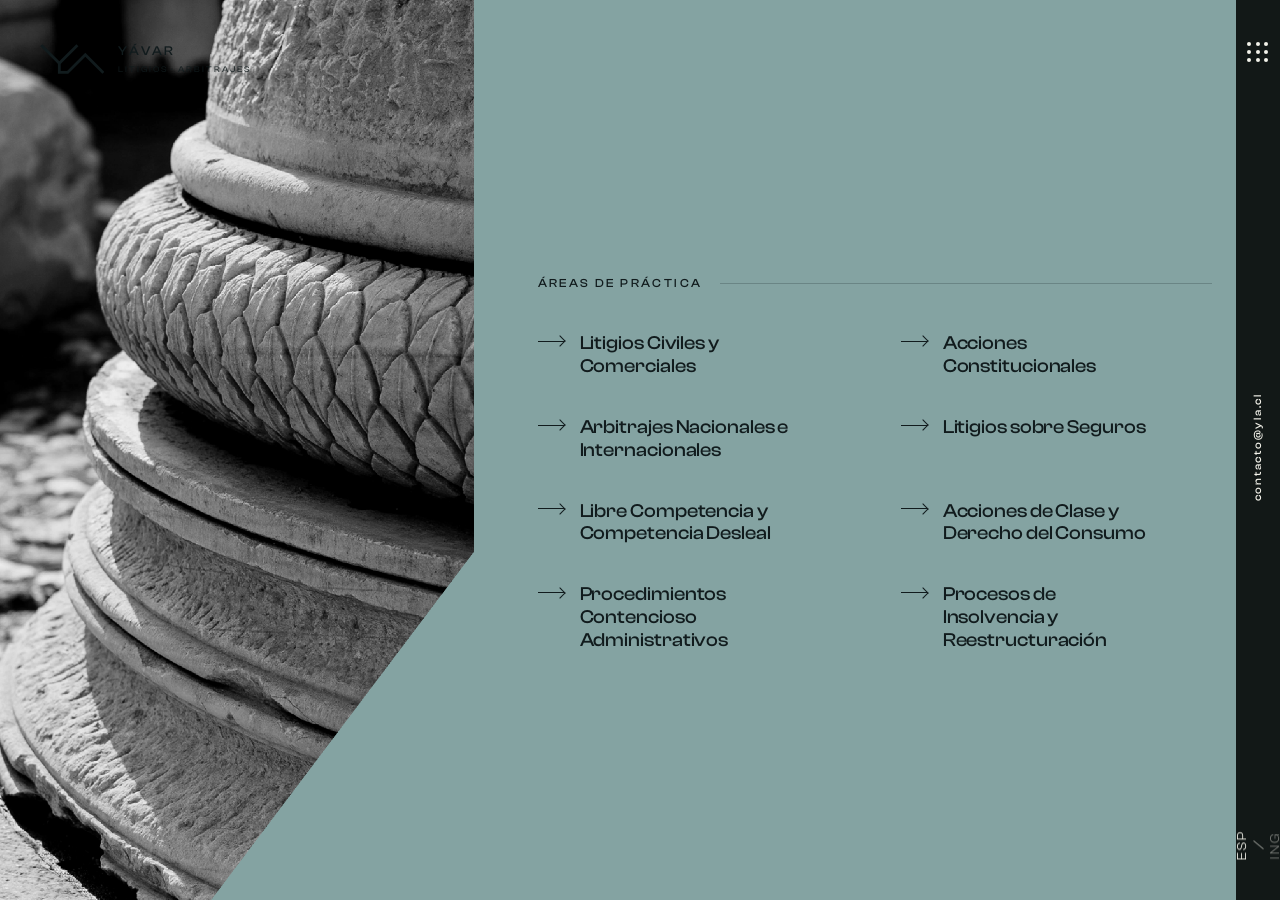
==== areas.html @ 1c4db18a "init" ====
<!DOCTYPE html>
<html lang="es" data-lang="es">
<head>
<meta charset="utf-8">
<meta name="viewport" content="width=device-width, initial-scale=1">
<title>Áreas de Práctica — YLA</title>
<link rel="stylesheet" href="assets/css/yla.css">
<style>
body{background:var(--sage)}
.page{position:relative;min-height:100svh}

/* left photo panel */
.areas-photo{
  position:fixed;left:0;top:0;bottom:0;width:clamp(300px,37vw,720px);z-index:1;overflow:hidden;
}
.areas-photo img{position:absolute;inset:0;width:100%;height:100%;object-fit:cover;filter:grayscale(1) contrast(1.03);
  animation:apan 22s var(--ease-soft) infinite alternate}
@keyframes apan{from{transform:scale(1.06) translateY(-1.5%)}to{transform:scale(1.06) translateY(1.5%)}}

.areas-main{
  position:relative;z-index:2;
  margin-left:clamp(300px,37vw,720px);
  min-height:100svh;display:flex;align-items:center;
  padding:clamp(90px,12vh,150px) calc(var(--rail) + 24px) clamp(60px,9vh,110px) clamp(40px,5vw,90px);
}
.areas-inner{width:100%;max-width:720px}
.eyebrow{
  font-size:12px;font-weight:500;letter-spacing:.2em;text-transform:uppercase;color:var(--ink);
  margin-bottom:clamp(30px,4.6vh,52px);
  display:flex;align-items:center;gap:18px;white-space:nowrap;
}
.eyebrow::after{content:"";flex:1 1 auto;height:1px;background:var(--line-on-light)}
.areas-grid{display:grid;grid-template-columns:1fr 1fr;gap:clamp(22px,3vw,40px) clamp(28px,4vw,72px)}
.area{
  display:flex;gap:16px;align-items:flex-start;
  opacity:0;transform:translateY(18px);
  animation:rise .8s var(--ease) forwards;
}
@keyframes rise{to{opacity:1;transform:none}}
.area .ico{flex:0 0 auto;margin-top:.55em;width:26px;height:1px;background:var(--ink);position:relative;transition:width .45s var(--ease)}
.area .ico::after{content:"";position:absolute;right:0;top:50%;width:7px;height:7px;border-top:1px solid var(--ink);border-right:1px solid var(--ink);transform:translateY(-50%) rotate(45deg)}
.area:hover .ico{width:40px}
.area .nm{font-weight:500;font-size:clamp(17px,1.5vw,23px);line-height:1.18;letter-spacing:-.005em;color:var(--ink);max-width:15ch}

@media (max-width:860px){
  .areas-photo{position:relative;width:100%;height:38svh}
  .areas-main{margin-left:0;padding:46px 24px 70px}
  .areas-grid{grid-template-columns:1fr;gap:20px}
}
</style>
</head>
<body>

<header class="topbar">
  <a class="brand" href="index.html" aria-label="YLA inicio">
    <span class="mk-wrap"><svg class="mk" viewBox="22 29 144 67" aria-hidden="true"><polygon points="165.8 91.2 127.7 53.1 127.7 53.1 123.2 48.6 123.2 48.6 123.2 48.6 118.7 53.1 118.7 53.1 82.4 89.4 68.3 89.4 68.3 73.5 69.7 72.1 69.7 72.1 107.8 34 103.3 29.5 65.2 67.7 27.1 29.5 22.6 34 60.7 72.1 60.7 72.1 62 73.5 62 89.4 62 89.4 62 95.7 62 95.7 62 95.7 67 95.7 85.1 95.7 123.2 57.6 161.3 95.7 165.8 91.2"></polygon></svg></span>
    <span class="wordmark"><span class="w1">YÁVAR</span><br><span class="w2">LITIGIOS · ARBITRAJES</span></span>
  </a>
  <button class="dots mob-only" data-menu-open aria-label="Menú"><span></span><span></span><span></span><span></span><span></span><span></span><span></span><span></span><span></span></button>
</header>

<div class="vrail">
  <button class="dots" data-menu-open aria-label="Menú"><span></span><span></span><span></span><span></span><span></span><span></span><span></span><span></span><span></span></button>
  <span class="v-mail"><a href="mailto:contacto@yla.cl">contacto@yla.cl</a></span>
  <span class="v-lang"><button data-lang-btn="es" class="on">ESP</button><span class="div"></span><button data-lang-btn="en">ING</button></span>
</div>

<main class="page">
  <div class="areas-photo"><img src="assets/img/column.png" alt=""></div>
  <section class="areas-main">
    <div class="areas-inner">
      <p class="eyebrow"><span class="t-es">Áreas de Práctica</span><span class="t-en">Practice Areas</span></p>
      <div class="areas-grid">
        <div class="area" style="animation-delay:.05s"><span class="ico"></span><span class="nm"><span class="t-es">Litigios Civiles y Comerciales</span><span class="t-en">Civil &amp; Commercial Litigation</span></span></div>
        <div class="area" style="animation-delay:.20s"><span class="ico"></span><span class="nm"><span class="t-es">Acciones Constitucionales</span><span class="t-en">Constitutional Actions</span></span></div>
        <div class="area" style="animation-delay:.09s"><span class="ico"></span><span class="nm"><span class="t-es">Arbitrajes Nacionales e Internacionales</span><span class="t-en">Domestic &amp; International Arbitration</span></span></div>
        <div class="area" style="animation-delay:.24s"><span class="ico"></span><span class="nm"><span class="t-es">Litigios sobre Seguros</span><span class="t-en">Insurance Litigation</span></span></div>
        <div class="area" style="animation-delay:.13s"><span class="ico"></span><span class="nm"><span class="t-es">Libre Competencia y Competencia Desleal</span><span class="t-en">Antitrust &amp; Unfair Competition</span></span></div>
        <div class="area" style="animation-delay:.28s"><span class="ico"></span><span class="nm"><span class="t-es">Acciones de Clase y Derecho del Consumo</span><span class="t-en">Class Actions &amp; Consumer Law</span></span></div>
        <div class="area" style="animation-delay:.17s"><span class="ico"></span><span class="nm"><span class="t-es">Procedimientos Contencioso Administrativos</span><span class="t-en">Administrative Litigation</span></span></div>
        <div class="area" style="animation-delay:.32s"><span class="ico"></span><span class="nm"><span class="t-es">Procesos de Insolvencia y Reestructuración</span><span class="t-en">Insolvency &amp; Restructuring</span></span></div>
      </div>
    </div>
  </section>
</main>

<div class="menu" id="menu">
  <div class="menu-top">
    <a class="brand" href="index.html"><span class="mk-wrap"><svg class="mk" viewBox="22 29 144 67" aria-hidden="true"><polygon points="165.8 91.2 127.7 53.1 127.7 53.1 123.2 48.6 123.2 48.6 123.2 48.6 118.7 53.1 118.7 53.1 82.4 89.4 68.3 89.4 68.3 73.5 69.7 72.1 69.7 72.1 107.8 34 103.3 29.5 65.2 67.7 27.1 29.5 22.6 34 60.7 72.1 60.7 72.1 62 73.5 62 89.4 62 89.4 62 95.7 62 95.7 62 95.7 67 95.7 85.1 95.7 123.2 57.6 161.3 95.7 165.8 91.2"></polygon></svg></span><span class="wordmark"><span class="w1">YÁVAR</span><br><span class="w2">LITIGIOS · ARBITRAJES</span></span></a>
    <button class="close" data-menu-close aria-label="Cerrar"></button>
  </div>
  <div class="menu-body">
    <nav>
      <a href="index.html"><span class="t-es">INICIO</span><span class="t-en">HOME</span></a>
      <a href="areas.html" class="cur"><span class="t-es">ÁREAS DE PRÁCTICA</span><span class="t-en">PRACTICE AREAS</span><svg class="mk mk-underline" viewBox="22 29 144 67" aria-hidden="true"><polygon points="165.8 91.2 127.7 53.1 127.7 53.1 123.2 48.6 123.2 48.6 123.2 48.6 118.7 53.1 118.7 53.1 82.4 89.4 68.3 89.4 68.3 73.5 69.7 72.1 69.7 72.1 107.8 34 103.3 29.5 65.2 67.7 27.1 29.5 22.6 34 60.7 72.1 60.7 72.1 62 73.5 62 89.4 62 89.4 62 95.7 62 95.7 62 95.7 67 95.7 85.1 95.7 123.2 57.6 161.3 95.7 165.8 91.2"></polygon></svg></a>
      <a href="equipo.html"><span class="t-es">EQUIPO</span><span class="t-en">TEAM</span></a>
      <a href="contacto.html"><span class="t-es">CONTACTO</span><span class="t-en">CONTACT</span></a>
    </nav>
  </div>
  <div class="menu-foot">
    <span class="lang"><button data-lang-btn="es" class="on">ESP</button><span class="div"></span><button data-lang-btn="en">ING</button></span>
    <div class="addr">El Bosque Norte 0211<br>Oficina #437 · Las Condes<br>Santiago / Chile<br><a href="mailto:contacto@yla.cl">contacto@yla.cl</a></div>
  </div>
</div>

<script src="assets/js/yla.js"></script>
</body>
</html>
---- assets/css/yla.css ----
/* ============================================================
   YLA — Yávar · Litigios y Arbitrajes
   Shared design system
   ============================================================ */

/* ---------- Fonts ---------- */
@font-face{
  font-family:"Clash Display";
  src:url("../fonts/ClashDisplay-Regular.otf") format("opentype");
  font-weight:400; font-style:normal; font-display:swap;
}
@font-face{
  font-family:"Clash Display";
  src:url("../fonts/ClashDisplay-Medium.otf") format("opentype");
  font-weight:500; font-style:normal; font-display:swap;
}
@font-face{
  font-family:"Gambetta";
  src:url("../fonts/Gambetta-Italic.otf") format("opentype");
  font-weight:400; font-style:italic; font-display:swap;
}

/* ---------- Tokens ---------- */
:root{
  --sage:#84a3a2;
  --sage-soft:#90adab;
  --ink:#111b1d;
  --ink-soft:#26393a;
  --cream:#e6e6d9;
  --paper:#f3f2ea;
  --petrol:#235e6e;
  --petrol-deep:#1c4f5d;
  --charcoal:#33474a;
  --charcoal-deep:#2a3b3d;
  --night:#121817;

  --line-on-light:rgba(17,27,29,.22);
  --line-on-dark:rgba(243,242,234,.20);

  --ease:cubic-bezier(.66,0,.2,1);
  --ease-soft:cubic-bezier(.4,0,.1,1);

  --pad:clamp(22px,3.1vw,56px);
  --rail:clamp(40px,3.4vw,62px);

  --f-display:"Clash Display",-apple-system,system-ui,sans-serif;
  --f-serif:"Gambetta",Georgia,serif;
}

/* ---------- Reset ---------- */
*{margin:0;padding:0;box-sizing:border-box}
html,body{height:100%}
body{
  font-family:var(--f-display);
  font-weight:400;
  color:var(--ink);
  background:var(--sage);
  -webkit-font-smoothing:antialiased;
  text-rendering:optimizeLegibility;
  overflow-x:hidden;
}
a{color:inherit;text-decoration:none}
img{display:block;max-width:100%}
button{font-family:inherit;color:inherit;background:none;border:none;cursor:pointer}
em,i{font-family:var(--f-serif);font-style:italic;font-weight:400}

/* serif italics should optically align with the display caps */
.serif{font-family:var(--f-serif);font-style:italic;font-weight:400}

/* ---------- Brand mark ---------- */
.mk{width:auto;height:100%;display:block}
.mk polygon{fill:currentColor}

.brand{display:flex;align-items:center;gap:14px;color:var(--ink)}
.brand .mk-wrap{height:30px;display:flex;align-items:center}
.brand .wordmark{
  font-weight:500;
  line-height:1.06;
  letter-spacing:.02em;
}
.brand .wordmark .w1{
  font-size:13px;letter-spacing:.16em;
}
.brand .wordmark .w2{
  font-size:8.5px;letter-spacing:.235em;opacity:.78;
  font-weight:500;
}

/* ---------- Top bar ---------- */
.topbar{
  position:fixed;inset:0 0 auto 0;z-index:60;
  display:flex;align-items:flex-start;justify-content:space-between;
  padding:var(--pad);
  pointer-events:none;
}
.topbar > *{pointer-events:auto}
.topbar .brand{padding-top:2px}

.nav-cluster{display:flex;align-items:flex-start;gap:clamp(26px,3vw,54px)}
.nav-links{display:flex;gap:clamp(22px,2.6vw,46px);padding-top:4px}
.nav-links a{
  font-size:10.5px;font-weight:500;letter-spacing:.18em;text-transform:uppercase;
  line-height:1.35;position:relative;white-space:nowrap;
}
.nav-links a .ll{display:block}
.nav-links a::after{
  content:"";position:absolute;left:0;bottom:-5px;height:1px;width:0;
  background:currentColor;transition:width .5s var(--ease);
}
.nav-links a:hover::after,.nav-links a.is-active::after{width:100%}

/* 3x3 dot grid menu button */
.dots{
  display:grid;grid-template-columns:repeat(3,1fr);gap:3px;
  width:22px;height:22px;margin-top:2px;
}
.dots span{width:4px;height:4px;border-radius:50%;background:currentColor;transition:transform .4s var(--ease),opacity .4s}
.dots:hover span{opacity:.55}
.dots:hover span:nth-child(5){opacity:1;transform:scale(1.5)}

/* language toggle (rail) */
.lang{
  display:inline-flex;align-items:center;gap:7px;
  font-size:11px;font-weight:500;letter-spacing:.14em;
}
.lang button{letter-spacing:.14em;opacity:.45;transition:opacity .3s}
.lang button.on{opacity:1}
.lang .div{width:13px;height:1px;background:currentColor;opacity:.5;transform:rotate(-50deg)}

/* ---------- Vertical rail (dark strip: menu dots + email + esp/ing) ---------- */
.vrail{
  position:fixed;top:0;right:0;bottom:0;width:var(--rail);z-index:55;
  background:var(--night);color:var(--paper);
  display:flex;flex-direction:column;align-items:center;justify-content:space-between;
  padding:var(--pad) 0;
}
.vrail .dots{color:var(--paper);margin-top:2px}
.vrail .v-mail{
  writing-mode:vertical-rl;text-orientation:mixed;
  font-size:11px;letter-spacing:.16em;font-weight:500;
  transform:rotate(180deg);
}
.vrail .v-lang{
  writing-mode:vertical-rl;text-orientation:mixed;transform:rotate(180deg);
  display:inline-flex;flex-direction:column;align-items:center;gap:8px;
  font-size:10.5px;letter-spacing:.16em;font-weight:500;
}
.vrail .v-lang button{opacity:.45;transition:opacity .3s;letter-spacing:.16em}
.vrail .v-lang button.on{opacity:1}
.vrail .v-lang .div{height:13px;width:1px;background:currentColor;opacity:.55;transform:rotate(-50deg);margin:2px 0}

/* ---------- Language visibility ---------- */
.t-en{display:none}
html[data-lang="en"] .t-es{display:none}
html[data-lang="en"] .t-en{display:revert}
/* inline variants keep flow */
span.t-es,span.t-en,em.t-es,em.t-en{display:inline}
html[data-lang="en"] span.t-es,html[data-lang="en"] em.t-es{display:none}
.t-en{}
html:not([data-lang="en"]) span.t-en,html:not([data-lang="en"]) em.t-en{display:none}
html[data-lang="en"] span.t-en,html[data-lang="en"] em.t-en{display:inline}

/* ---------- Full-screen menu overlay ---------- */
.menu{
  position:fixed;inset:0;z-index:200;background:var(--night);color:var(--paper);
  display:flex;flex-direction:column;
  padding:var(--pad);
  clip-path:inset(0 0 100% 0);
  transition:clip-path .8s var(--ease);
  pointer-events:none;
}
.menu.open{clip-path:inset(0 0 0 0);pointer-events:auto}
.menu .menu-top{display:flex;align-items:flex-start;justify-content:space-between}
.menu .brand{color:var(--paper)}
.menu .close{
  width:30px;height:30px;position:relative;color:var(--paper);
}
.menu .close::before,.menu .close::after{
  content:"";position:absolute;top:50%;left:0;width:100%;height:1.5px;background:currentColor;
}
.menu .close::before{transform:rotate(45deg)}
.menu .close::after{transform:rotate(-45deg)}
.menu .menu-body{
  flex:1;display:flex;flex-direction:column;justify-content:center;
  width:100%;
}
.menu nav{display:flex;flex-direction:column;gap:clamp(10px,2.1vh,26px)}
.menu nav a{
  font-weight:500;font-size:clamp(28px,3.4vw,46px);line-height:1.04;letter-spacing:-.005em;
  width:max-content;position:relative;
  opacity:0;transform:translateY(40px);
  transition:opacity .7s var(--ease),transform .7s var(--ease),color .35s;
}
.menu.open nav a{opacity:1;transform:none}
.menu.open nav a:nth-child(1){transition-delay:.18s}
.menu.open nav a:nth-child(2){transition-delay:.26s}
.menu.open nav a:nth-child(3){transition-delay:.34s}
.menu.open nav a:nth-child(4){transition-delay:.42s}
.menu nav a:hover{color:var(--sage)}
.menu nav a.cur .mk-underline{opacity:1}
.menu nav a .mk-underline{
  position:absolute;left:2px;bottom:-2px;height:14px;opacity:0;color:var(--sage);
  transition:opacity .4s;
}
.menu .menu-foot{
  display:flex;align-items:flex-end;justify-content:space-between;gap:24px;
  opacity:0;transform:translateY(20px);transition:opacity .6s var(--ease) .5s,transform .6s var(--ease) .5s;
}
.menu.open .menu-foot{opacity:1;transform:none}
.menu .menu-foot .addr{
  text-align:right;font-size:13px;line-height:1.7;letter-spacing:.04em;color:rgba(243,242,234,.7);
}
.menu .menu-foot .addr a{color:var(--sage)}
.menu .menu-foot .lang{color:var(--paper)}

/* ---------- Generic page chrome on dark ---------- */
.on-dark{color:var(--paper)}
.on-dark .nav-links a,.on-dark .brand{color:var(--paper)}

/* arrow bullet */
.arw{display:inline-block;width:1.4em;height:1px;background:currentColor;position:relative;vertical-align:middle}
.arw::after{content:"";position:absolute;right:0;top:50%;width:7px;height:7px;border-top:1px solid currentColor;border-right:1px solid currentColor;transform:translateY(-50%) rotate(45deg)}

/* reduce motion */
@media (prefers-reduced-motion:reduce){
  *{animation-duration:.001ms!important;transition-duration:.12s!important}
}

/* mobile menu button (shown only when the dark rail is hidden) */
.dots.mob-only{display:none}

/* ---------- Mobile generic ---------- */
@media (max-width:860px){
  .vrail{display:none}
  .nav-links{display:none}
  .dots.mob-only{display:grid;color:inherit}
}
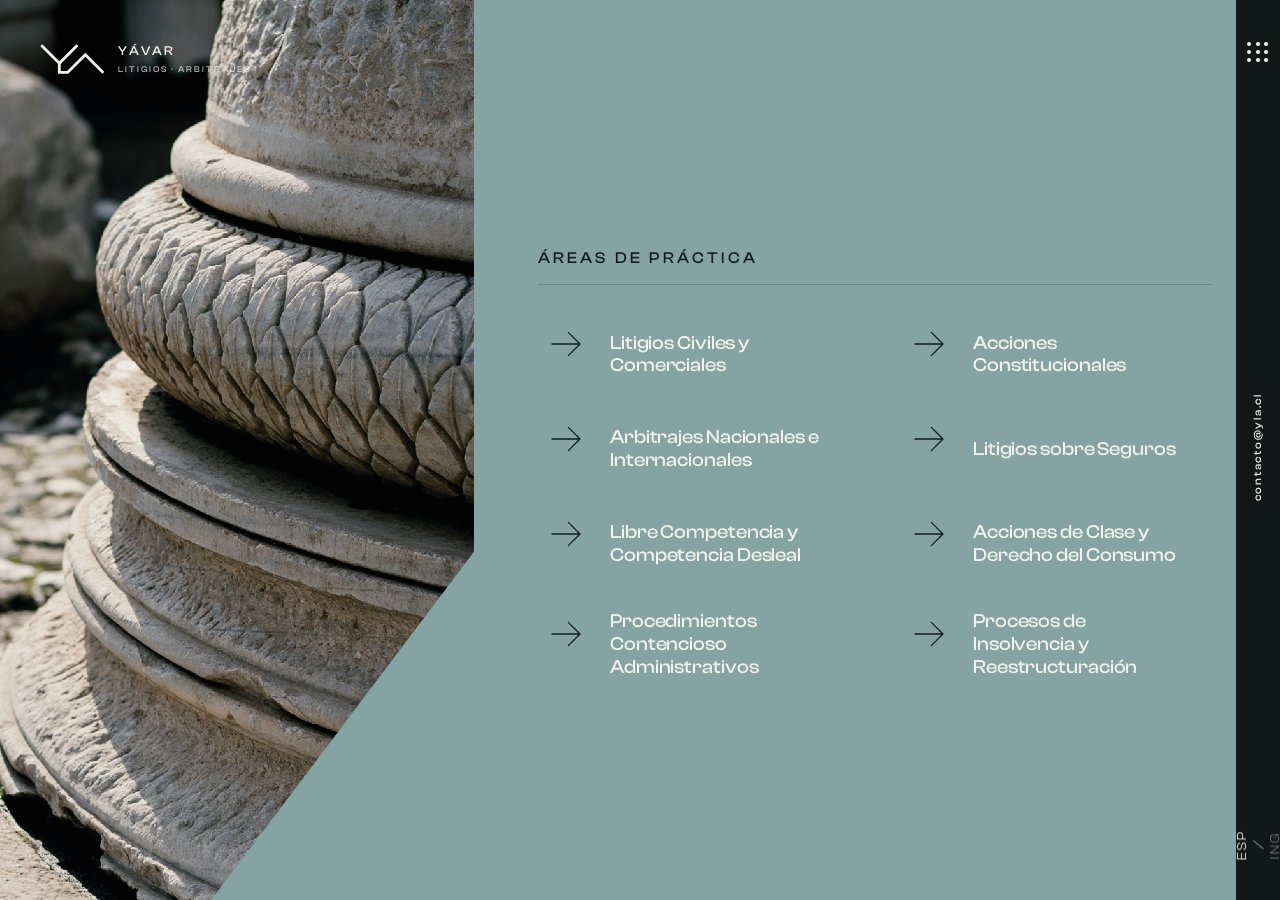
==== commit 17c69b3d: "Enhance styling and functionality for dark navigation theme and improve layout in various sections" ====
--- a/areas.html
+++ b/areas.html
@@ -13,7 +13,7 @@
 .areas-photo{
   position:fixed;left:0;top:0;bottom:0;width:clamp(300px,37vw,720px);z-index:1;overflow:hidden;
 }
-.areas-photo img{position:absolute;inset:0;width:100%;height:100%;object-fit:cover;filter:grayscale(1) contrast(1.03);
+.areas-photo img{position:absolute;inset:0;width:100%;height:100%;object-fit:cover;
   animation:apan 22s var(--ease-soft) infinite alternate}
 @keyframes apan{from{transform:scale(1.06) translateY(-1.5%)}to{transform:scale(1.06) translateY(1.5%)}}
 
@@ -25,22 +25,27 @@
 }
 .areas-inner{width:100%;max-width:720px}
 .eyebrow{
-  font-size:12px;font-weight:500;letter-spacing:.2em;text-transform:uppercase;color:var(--ink);
+  font-size:16px;font-weight:500;letter-spacing:.2em;text-transform:uppercase;color:var(--ink);
   margin-bottom:clamp(30px,4.6vh,52px);
-  display:flex;align-items:center;gap:18px;white-space:nowrap;
+  display:block;white-space:nowrap;
 }
-.eyebrow::after{content:"";flex:1 1 auto;height:1px;background:var(--line-on-light)}
+/* la línea va DEBAJO del título, a todo el ancho */
+.eyebrow::after{content:"";display:block;width:100%;height:1px;background:var(--line-on-light);margin-top:clamp(14px,1.8vh,20px)}
 .areas-grid{display:grid;grid-template-columns:1fr 1fr;gap:clamp(22px,3vw,40px) clamp(28px,4vw,72px)}
 .area{
-  display:flex;gap:16px;align-items:flex-start;
+  display:flex;gap:16px;align-items:center;
   opacity:0;transform:translateY(18px);
   animation:rise .8s var(--ease) forwards;
 }
 @keyframes rise{to{opacity:1;transform:none}}
-.area .ico{flex:0 0 auto;margin-top:.55em;width:26px;height:1px;background:var(--ink);position:relative;transition:width .45s var(--ease)}
-.area .ico::after{content:"";position:absolute;right:0;top:50%;width:7px;height:7px;border-top:1px solid var(--ink);border-right:1px solid var(--ink);transform:translateY(-50%) rotate(45deg)}
-.area:hover .ico{width:40px}
-.area .nm{font-weight:500;font-size:clamp(17px,1.5vw,23px);line-height:1.18;letter-spacing:-.005em;color:var(--ink);max-width:15ch}
+/* flechas SVG (mismas que en equipo) — negras */
+.arw{width:3.4em;height:3.4em;background:currentColor;
+  -webkit-mask:url('data:image/svg+xml;utf8,<svg xmlns="http://www.w3.org/2000/svg" viewBox="0 0 24 24" fill="none" stroke="black" stroke-width="0.55" stroke-linecap="round" stroke-linejoin="round"><path d="M6 12H18M18 12L13 7M18 12L13 17"/></svg>') center/contain no-repeat;
+  mask:url('data:image/svg+xml;utf8,<svg xmlns="http://www.w3.org/2000/svg" viewBox="0 0 24 24" fill="none" stroke="black" stroke-width="0.55" stroke-linecap="round" stroke-linejoin="round"><path d="M6 12H18M18 12L13 7M18 12L13 17"/></svg>') center/contain no-repeat}
+.arw::after{display:none}
+.area .arw{flex:0 0 auto;width:clamp(46px,4.4vw,62px);height:clamp(46px,4.4vw,62px);color:var(--ink);transform:translateY(-10px);transition:transform .45s var(--ease)}
+.area:hover .arw{transform:translate(6px,-10px)}
+.area .nm{font-weight:500;font-size:clamp(17px,1.5vw,23px);line-height:1.18;letter-spacing:-.005em;color:var(--paper);max-width:15ch}
 
 @media (max-width:860px){
   .areas-photo{position:relative;width:100%;height:38svh}
@@ -66,19 +71,19 @@
 </div>
 
 <main class="page">
-  <div class="areas-photo"><img src="assets/img/column.png" alt=""></div>
+  <div class="areas-photo" data-nav-dark><img src="assets/img/column.png" alt=""></div>
   <section class="areas-main">
     <div class="areas-inner">
       <p class="eyebrow"><span class="t-es">Áreas de Práctica</span><span class="t-en">Practice Areas</span></p>
       <div class="areas-grid">
-        <div class="area" style="animation-delay:.05s"><span class="ico"></span><span class="nm"><span class="t-es">Litigios Civiles y Comerciales</span><span class="t-en">Civil &amp; Commercial Litigation</span></span></div>
-        <div class="area" style="animation-delay:.20s"><span class="ico"></span><span class="nm"><span class="t-es">Acciones Constitucionales</span><span class="t-en">Constitutional Actions</span></span></div>
-        <div class="area" style="animation-delay:.09s"><span class="ico"></span><span class="nm"><span class="t-es">Arbitrajes Nacionales e Internacionales</span><span class="t-en">Domestic &amp; International Arbitration</span></span></div>
-        <div class="area" style="animation-delay:.24s"><span class="ico"></span><span class="nm"><span class="t-es">Litigios sobre Seguros</span><span class="t-en">Insurance Litigation</span></span></div>
-        <div class="area" style="animation-delay:.13s"><span class="ico"></span><span class="nm"><span class="t-es">Libre Competencia y Competencia Desleal</span><span class="t-en">Antitrust &amp; Unfair Competition</span></span></div>
-        <div class="area" style="animation-delay:.28s"><span class="ico"></span><span class="nm"><span class="t-es">Acciones de Clase y Derecho del Consumo</span><span class="t-en">Class Actions &amp; Consumer Law</span></span></div>
-        <div class="area" style="animation-delay:.17s"><span class="ico"></span><span class="nm"><span class="t-es">Procedimientos Contencioso Administrativos</span><span class="t-en">Administrative Litigation</span></span></div>
-        <div class="area" style="animation-delay:.32s"><span class="ico"></span><span class="nm"><span class="t-es">Procesos de Insolvencia y Reestructuración</span><span class="t-en">Insolvency &amp; Restructuring</span></span></div>
+        <div class="area" style="animation-delay:.05s"><span class="arw"></span><span class="nm"><span class="t-es">Litigios Civiles y Comerciales</span><span class="t-en">Civil &amp; Commercial Litigation</span></span></div>
+        <div class="area" style="animation-delay:.20s"><span class="arw"></span><span class="nm"><span class="t-es">Acciones Constitucionales</span><span class="t-en">Constitutional Actions</span></span></div>
+        <div class="area" style="animation-delay:.09s"><span class="arw"></span><span class="nm"><span class="t-es">Arbitrajes Nacionales e Internacionales</span><span class="t-en">Domestic &amp; International Arbitration</span></span></div>
+        <div class="area" style="animation-delay:.24s"><span class="arw"></span><span class="nm"><span class="t-es">Litigios sobre Seguros</span><span class="t-en">Insurance Litigation</span></span></div>
+        <div class="area" style="animation-delay:.13s"><span class="arw"></span><span class="nm"><span class="t-es">Libre Competencia y Competencia Desleal</span><span class="t-en">Antitrust &amp; Unfair Competition</span></span></div>
+        <div class="area" style="animation-delay:.28s"><span class="arw"></span><span class="nm"><span class="t-es">Acciones de Clase y Derecho del Consumo</span><span class="t-en">Class Actions &amp; Consumer Law</span></span></div>
+        <div class="area" style="animation-delay:.17s"><span class="arw"></span><span class="nm"><span class="t-es">Procedimientos Contencioso Administrativos</span><span class="t-en">Administrative Litigation</span></span></div>
+        <div class="area" style="animation-delay:.32s"><span class="arw"></span><span class="nm"><span class="t-es">Procesos de Insolvencia y Reestructuración</span><span class="t-en">Insolvency &amp; Restructuring</span></span></div>
       </div>
     </div>
   </section>
--- a/assets/css/yla.css
+++ b/assets/css/yla.css
@@ -216,10 +216,12 @@
 /* ---------- Generic page chrome on dark ---------- */
 .on-dark{color:var(--paper)}
 .on-dark .nav-links a,.on-dark .brand{color:var(--paper)}
-
-/* arrow bullet */
-.arw{display:inline-block;width:1.4em;height:1px;background:currentColor;position:relative;vertical-align:middle}
-.arw::after{content:"";position:absolute;right:0;top:50%;width:7px;height:7px;border-top:1px solid currentColor;border-right:1px solid currentColor;transform:translateY(-50%) rotate(45deg)}
+/* mayor especificidad: gana sobre reglas por-página como .topbar .brand{color:var(--ink)} */
+.topbar.on-dark,.topbar.on-dark .nav-links a,.topbar.on-dark .brand,.topbar.on-dark .dots{color:var(--paper)}
+
+/* arrow bullet — long thin shaft with a connected chevron head; scales with font-size */
+.arw{display:inline-block;width:1.95em;height:1.5px;background:currentColor;position:relative;vertical-align:middle;flex:0 0 auto}
+.arw::after{content:"";position:absolute;right:-1px;top:50%;width:.5em;height:.5em;border-top:1.5px solid currentColor;border-right:1.5px solid currentColor;box-sizing:border-box;transform:translateY(-50%) rotate(45deg)}
 
 /* reduce motion */
 @media (prefers-reduced-motion:reduce){
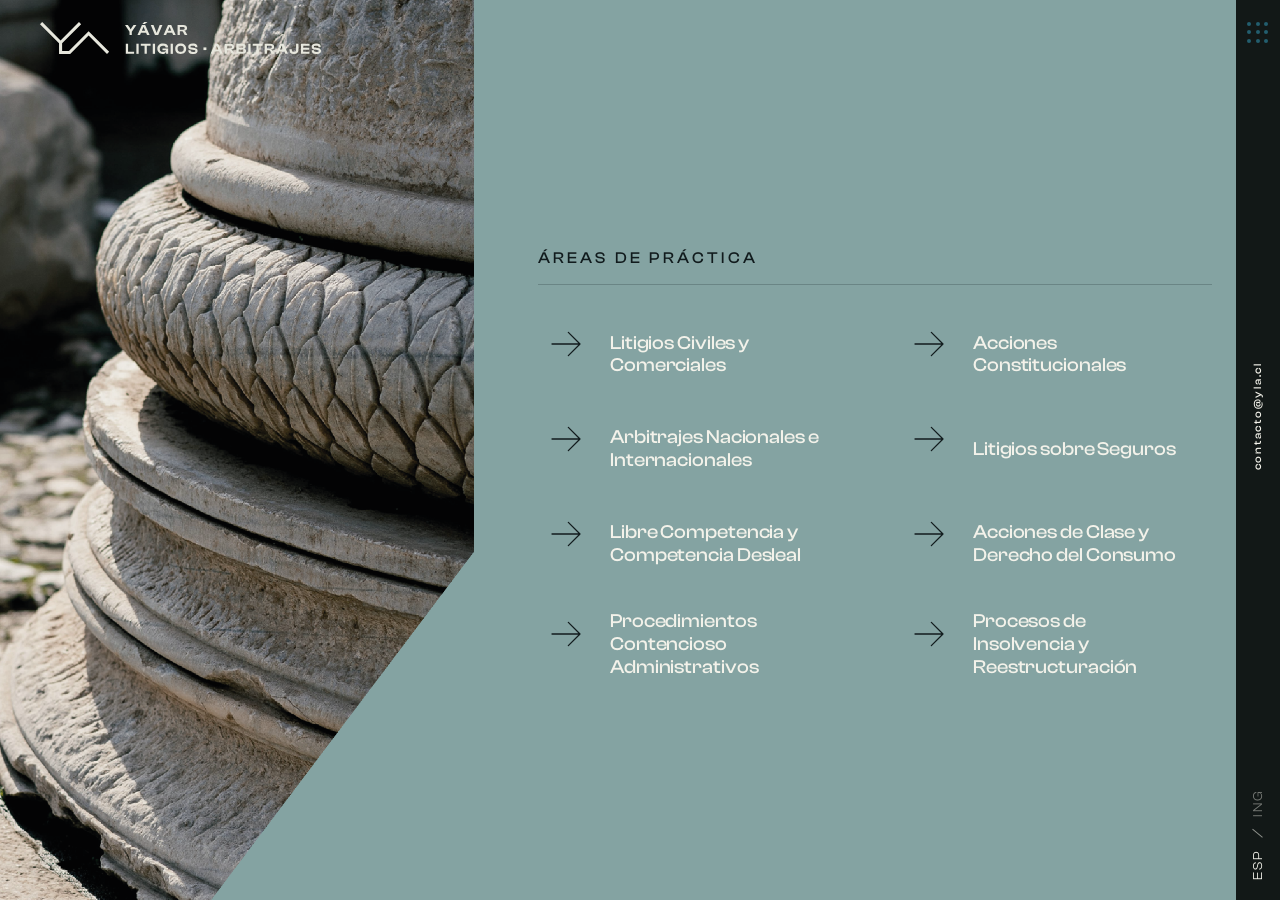
==== commit a9cbfc9a: "Update logo assets and adjust header branding in HTML files - Replaced the logo in SVG format with a" ====
--- a/areas.html
+++ b/areas.html
@@ -58,8 +58,8 @@
 
 <header class="topbar">
   <a class="brand" href="index.html" aria-label="YLA inicio">
-    <span class="mk-wrap"><svg class="mk" viewBox="22 29 144 67" aria-hidden="true"><polygon points="165.8 91.2 127.7 53.1 127.7 53.1 123.2 48.6 123.2 48.6 123.2 48.6 118.7 53.1 118.7 53.1 82.4 89.4 68.3 89.4 68.3 73.5 69.7 72.1 69.7 72.1 107.8 34 103.3 29.5 65.2 67.7 27.1 29.5 22.6 34 60.7 72.1 60.7 72.1 62 73.5 62 89.4 62 89.4 62 95.7 62 95.7 62 95.7 67 95.7 85.1 95.7 123.2 57.6 161.3 95.7 165.8 91.2"></polygon></svg></span>
-    <span class="wordmark"><span class="w1">YÁVAR</span><br><span class="w2">LITIGIOS · ARBITRAJES</span></span>
+    <img class="brand-logo logo-dark" src="assets/logo.svg" alt="YÁVAR · Litigios · Arbitrajes">
+    <img class="brand-logo logo-light" src="assets/logo-blanco.svg" alt="">
   </a>
   <button class="dots mob-only" data-menu-open aria-label="Menú"><span></span><span></span><span></span><span></span><span></span><span></span><span></span><span></span><span></span></button>
 </header>
@@ -91,7 +91,7 @@
 
 <div class="menu" id="menu">
   <div class="menu-top">
-    <a class="brand" href="index.html"><span class="mk-wrap"><svg class="mk" viewBox="22 29 144 67" aria-hidden="true"><polygon points="165.8 91.2 127.7 53.1 127.7 53.1 123.2 48.6 123.2 48.6 123.2 48.6 118.7 53.1 118.7 53.1 82.4 89.4 68.3 89.4 68.3 73.5 69.7 72.1 69.7 72.1 107.8 34 103.3 29.5 65.2 67.7 27.1 29.5 22.6 34 60.7 72.1 60.7 72.1 62 73.5 62 89.4 62 89.4 62 95.7 62 95.7 62 95.7 67 95.7 85.1 95.7 123.2 57.6 161.3 95.7 165.8 91.2"></polygon></svg></span><span class="wordmark"><span class="w1">YÁVAR</span><br><span class="w2">LITIGIOS · ARBITRAJES</span></span></a>
+    <a class="brand" href="index.html" aria-label="YLA inicio"><img class="brand-logo" src="assets/logo-blanco.svg" alt=""></a>
     <button class="close" data-menu-close aria-label="Cerrar"></button>
   </div>
   <div class="menu-body">
--- a/assets/css/yla.css
+++ b/assets/css/yla.css
@@ -72,25 +72,19 @@
 .mk polygon{fill:currentColor}
 
 .brand{display:flex;align-items:center;gap:14px;color:var(--ink)}
-.brand .mk-wrap{height:30px;display:flex;align-items:center}
-.brand .wordmark{
-  font-weight:500;
-  line-height:1.06;
-  letter-spacing:.02em;
-}
-.brand .wordmark .w1{
-  font-size:13px;letter-spacing:.16em;
-}
-.brand .wordmark .w2{
-  font-size:8.5px;letter-spacing:.235em;opacity:.78;
-  font-weight:500;
-}
+/* logo horizontal en dos variantes: logo.svg (oscuro) por defecto,
+   logo-blanco.svg cuando el topbar pasa sobre fondo oscuro (.on-dark)
+   o en contextos siempre oscuros (overlay del menú, páginas que lo pidan) */
+.brand .brand-logo{display:block;height:32px;width:auto}
+.brand .logo-light{display:none}
+.topbar.on-dark .brand .logo-dark{display:none}
+.topbar.on-dark .brand .logo-light{display:block}
 
 /* ---------- Top bar ---------- */
 .topbar{
   position:fixed;inset:0 0 auto 0;z-index:60;
   display:flex;align-items:flex-start;justify-content:space-between;
-  padding:var(--pad);
+  padding:20px var(--pad) var(--pad);
   pointer-events:none;
 }
 .topbar > *{pointer-events:auto}
@@ -114,25 +108,26 @@
   display:grid;grid-template-columns:repeat(3,1fr);gap:3px;
   width:22px;height:22px;margin-top:2px;
 }
-.dots span{width:4px;height:4px;border-radius:50%;background:currentColor;transition:transform .4s var(--ease),opacity .4s}
+.dots span{width:4px;height:4px;border-radius:50%;background:#235e6e;transition:transform .4s var(--ease),opacity .4s}
 .dots:hover span{opacity:.55}
 .dots:hover span:nth-child(5){opacity:1;transform:scale(1.5)}
 
 /* language toggle (rail) */
 .lang{
   display:inline-flex;align-items:center;gap:7px;
-  font-size:11px;font-weight:500;letter-spacing:.14em;
-}
-.lang button{letter-spacing:.14em;opacity:.45;transition:opacity .3s}
+  font-size:14px;font-weight:500;letter-spacing:.14em;
+}
+.lang button{letter-spacing:.14em;opacity:.45;transition:opacity .3s,font-weight .3s}
+.lang button:hover{opacity:1;font-weight:700}
 .lang button.on{opacity:1}
-.lang .div{width:13px;height:1px;background:currentColor;opacity:.5;transform:rotate(-50deg)}
+.lang .div{width:13px;height:1px;background:#235e6e;opacity:1;transform:rotate(50deg)}
 
 /* ---------- Vertical rail (dark strip: menu dots + email + esp/ing) ---------- */
 .vrail{
   position:fixed;top:0;right:0;bottom:0;width:var(--rail);z-index:55;
   background:var(--night);color:var(--paper);
   display:flex;flex-direction:column;align-items:center;justify-content:space-between;
-  padding:var(--pad) 0;
+  padding:20px 0;
 }
 .vrail .dots{color:var(--paper);margin-top:2px}
 .vrail .v-mail{
@@ -142,10 +137,11 @@
 }
 .vrail .v-lang{
   writing-mode:vertical-rl;text-orientation:mixed;transform:rotate(180deg);
-  display:inline-flex;flex-direction:column;align-items:center;gap:8px;
+  display:inline-flex;flex-direction:row;align-items:center;gap:8px;
   font-size:10.5px;letter-spacing:.16em;font-weight:500;
 }
-.vrail .v-lang button{opacity:.45;transition:opacity .3s;letter-spacing:.16em}
+.vrail .v-lang button{opacity:.45;transition:opacity .3s,font-weight .3s;letter-spacing:.16em}
+.vrail .v-lang button:hover{opacity:1;font-weight:700}
 .vrail .v-lang button.on{opacity:1}
 .vrail .v-lang .div{height:13px;width:1px;background:currentColor;opacity:.55;transform:rotate(-50deg);margin:2px 0}
 
@@ -164,7 +160,7 @@
 .menu{
   position:fixed;inset:0;z-index:200;background:var(--night);color:var(--paper);
   display:flex;flex-direction:column;
-  padding:var(--pad);
+  padding:20px var(--pad) clamp(120px,16vh,220px);
   clip-path:inset(0 0 100% 0);
   transition:clip-path .8s var(--ease);
   pointer-events:none;
@@ -173,7 +169,11 @@
 .menu .menu-top{display:flex;align-items:flex-start;justify-content:space-between}
 .menu .brand{color:var(--paper)}
 .menu .close{
-  width:30px;height:30px;position:relative;color:var(--paper);
+  width:30px;height:30px;position:fixed;top:18px;right:calc((var(--rail) - 30px)/2);
+  color:#235e6e;z-index:5;
+}
+@media (max-width:980px){
+  .menu .close{right:calc(var(--pad) - 4px)}
 }
 .menu .close::before,.menu .close::after{
   content:"";position:absolute;top:50%;left:0;width:100%;height:1.5px;background:currentColor;
@@ -182,9 +182,9 @@
 .menu .close::after{transform:rotate(-45deg)}
 .menu .menu-body{
   flex:1;display:flex;flex-direction:column;justify-content:center;
-  width:100%;
-}
-.menu nav{display:flex;flex-direction:column;gap:clamp(10px,2.1vh,26px)}
+  width:100%;padding-inline:clamp(32px,7vw,130px);
+}
+.menu nav{display:flex;flex-direction:column;gap:clamp(28px,5vh,62px)}
 .menu nav a{
   font-weight:500;font-size:clamp(28px,3.4vw,46px);line-height:1.04;letter-spacing:-.005em;
   width:max-content;position:relative;
@@ -197,20 +197,26 @@
 .menu.open nav a:nth-child(3){transition-delay:.34s}
 .menu.open nav a:nth-child(4){transition-delay:.42s}
 .menu nav a:hover{color:var(--sage)}
-.menu nav a.cur .mk-underline{opacity:1}
-.menu nav a .mk-underline{
-  position:absolute;left:2px;bottom:-2px;height:14px;opacity:0;color:var(--sage);
-  transition:opacity .4s;
-}
+.menu nav a::after{
+  content:"\00005C";
+  position:absolute;left:0;top:100%;
+  color:#235e6e;font-size:1em;line-height:1;font-weight:400;
+  opacity:0;transform:translateY(-6px);
+  transition:opacity .35s var(--ease),transform .35s var(--ease);
+  pointer-events:none;
+}
+.menu nav a:hover::after{opacity:1;transform:translateY(0)}
+.menu nav a .mk-underline{display:none}
 .menu .menu-foot{
   display:flex;align-items:flex-end;justify-content:space-between;gap:24px;
+  padding-inline:clamp(32px,7vw,130px);
   opacity:0;transform:translateY(20px);transition:opacity .6s var(--ease) .5s,transform .6s var(--ease) .5s;
 }
 .menu.open .menu-foot{opacity:1;transform:none}
 .menu .menu-foot .addr{
-  text-align:right;font-size:13px;line-height:1.7;letter-spacing:.04em;color:rgba(243,242,234,.7);
-}
-.menu .menu-foot .addr a{color:var(--sage)}
+  text-align:right;font-size:clamp(15px,1.4vw,18px);line-height:1.7;letter-spacing:.04em;color:#235e6e;
+}
+.menu .menu-foot .addr a{color:#235e6e;display:inline-block;padding-top:12px}
 .menu .menu-foot .lang{color:var(--paper)}
 
 /* ---------- Generic page chrome on dark ---------- */
@@ -236,4 +242,5 @@
   .vrail{display:none}
   .nav-links{display:none}
   .dots.mob-only{display:grid;color:inherit}
-}
+  .brand .brand-logo{height:26px}
+}
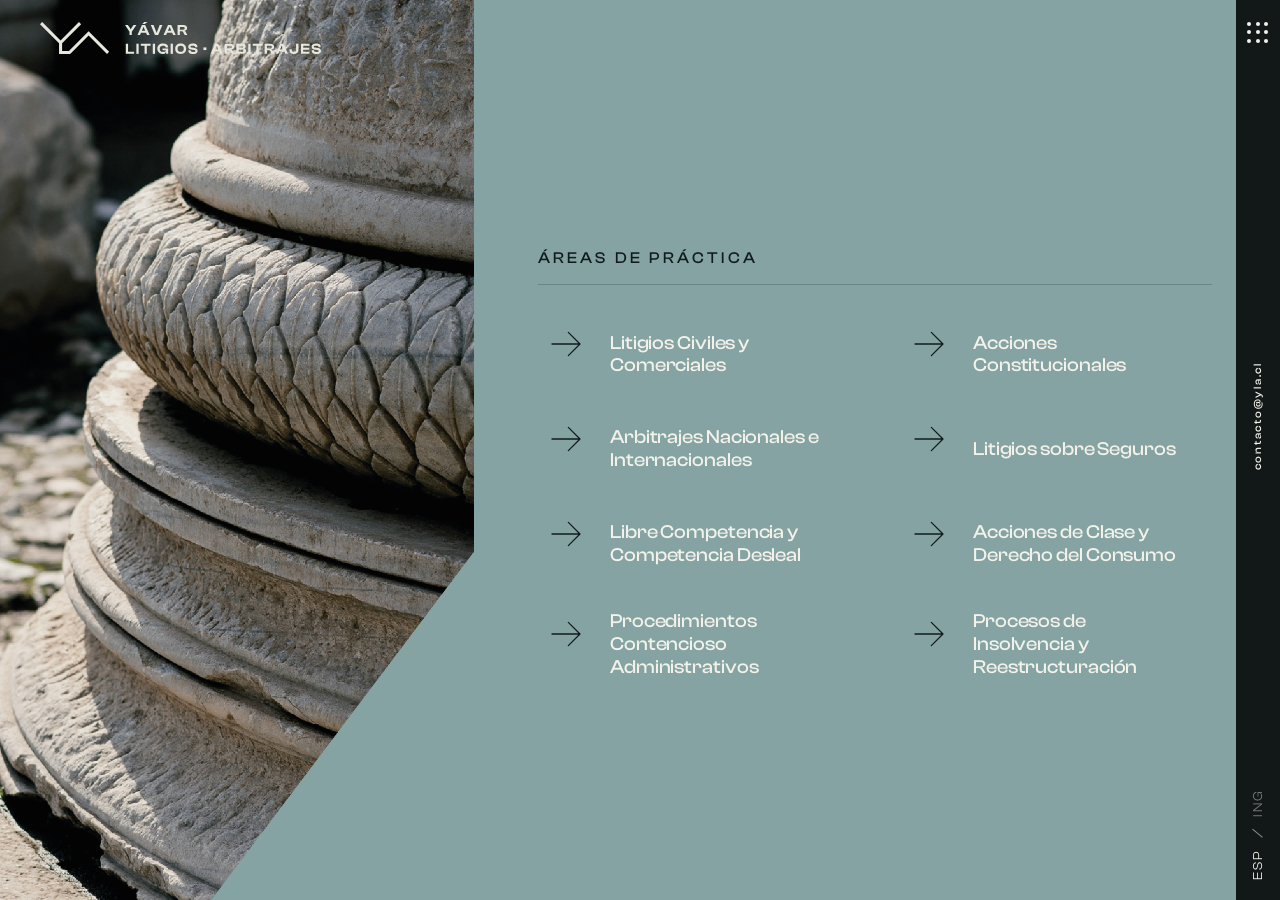
==== commit f76dff0a: "Remove email address from address section in multiple pages for privacy" ====
--- a/areas.html
+++ b/areas.html
@@ -51,6 +51,15 @@
   .areas-photo{position:relative;width:100%;height:38svh}
   .areas-main{margin-left:0;padding:46px 24px 70px}
   .areas-grid{grid-template-columns:1fr;gap:20px}
+  /* en una columna se lee como el escritorio: columna izquierda y luego la derecha */
+  .areas-grid .area:nth-child(1){order:1}
+  .areas-grid .area:nth-child(3){order:2}
+  .areas-grid .area:nth-child(5){order:3}
+  .areas-grid .area:nth-child(7){order:4}
+  .areas-grid .area:nth-child(2){order:5}
+  .areas-grid .area:nth-child(4){order:6}
+  .areas-grid .area:nth-child(6){order:7}
+  .areas-grid .area:nth-child(8){order:8}
 }
 </style>
 </head>
@@ -76,14 +85,14 @@
     <div class="areas-inner">
       <p class="eyebrow"><span class="t-es">Áreas de Práctica</span><span class="t-en">Practice Areas</span></p>
       <div class="areas-grid">
-        <div class="area" style="animation-delay:.05s"><span class="arw"></span><span class="nm"><span class="t-es">Litigios Civiles y Comerciales</span><span class="t-en">Civil &amp; Commercial Litigation</span></span></div>
-        <div class="area" style="animation-delay:.20s"><span class="arw"></span><span class="nm"><span class="t-es">Acciones Constitucionales</span><span class="t-en">Constitutional Actions</span></span></div>
-        <div class="area" style="animation-delay:.09s"><span class="arw"></span><span class="nm"><span class="t-es">Arbitrajes Nacionales e Internacionales</span><span class="t-en">Domestic &amp; International Arbitration</span></span></div>
+        <div class="area" style="animation-delay:.05s"><span class="arw"></span><span class="nm"><span class="t-es">Litigios Civiles y Comerciales</span><span class="t-en">Civil and Commercial Litigation</span></span></div>
+        <div class="area" style="animation-delay:.20s"><span class="arw"></span><span class="nm"><span class="t-es">Acciones Constitucionales</span><span class="t-en">Constitutional Litigation</span></span></div>
+        <div class="area" style="animation-delay:.09s"><span class="arw"></span><span class="nm"><span class="t-es">Arbitrajes Nacionales e Internacionales</span><span class="t-en">Domestic and International Arbitration</span></span></div>
         <div class="area" style="animation-delay:.24s"><span class="arw"></span><span class="nm"><span class="t-es">Litigios sobre Seguros</span><span class="t-en">Insurance Litigation</span></span></div>
-        <div class="area" style="animation-delay:.13s"><span class="arw"></span><span class="nm"><span class="t-es">Libre Competencia y Competencia Desleal</span><span class="t-en">Antitrust &amp; Unfair Competition</span></span></div>
-        <div class="area" style="animation-delay:.28s"><span class="arw"></span><span class="nm"><span class="t-es">Acciones de Clase y Derecho del Consumo</span><span class="t-en">Class Actions &amp; Consumer Law</span></span></div>
+        <div class="area" style="animation-delay:.13s"><span class="arw"></span><span class="nm"><span class="t-es">Libre Competencia y Competencia Desleal</span><span class="t-en">Antitrust and Unfair Competition</span></span></div>
+        <div class="area" style="animation-delay:.28s"><span class="arw"></span><span class="nm"><span class="t-es">Acciones de Clase y Derecho del Consumo</span><span class="t-en">Class Actions and Consumer Law</span></span></div>
         <div class="area" style="animation-delay:.17s"><span class="arw"></span><span class="nm"><span class="t-es">Procedimientos Contencioso Administrativos</span><span class="t-en">Administrative Litigation</span></span></div>
-        <div class="area" style="animation-delay:.32s"><span class="arw"></span><span class="nm"><span class="t-es">Procesos de Insolvencia y Reestructuración</span><span class="t-en">Insolvency &amp; Restructuring</span></span></div>
+        <div class="area" style="animation-delay:.32s"><span class="arw"></span><span class="nm"><span class="t-es">Procesos de Insolvencia y Reestructuración</span><span class="t-en">Insolvency and Restructuring</span></span></div>
       </div>
     </div>
   </section>
@@ -101,10 +110,10 @@
       <a href="equipo.html"><span class="t-es">EQUIPO</span><span class="t-en">TEAM</span></a>
       <a href="contacto.html"><span class="t-es">CONTACTO</span><span class="t-en">CONTACT</span></a>
     </nav>
+    <div class="addr">El Bosque Norte 0211, Oficina #437<br>Las Condes, Santiago / Chile</div>
   </div>
   <div class="menu-foot">
     <span class="lang"><button data-lang-btn="es" class="on">ESP</button><span class="div"></span><button data-lang-btn="en">ING</button></span>
-    <div class="addr">El Bosque Norte 0211<br>Oficina #437 · Las Condes<br>Santiago / Chile<br><a href="mailto:contacto@yla.cl">contacto@yla.cl</a></div>
   </div>
 </div>
 
--- a/assets/css/yla.css
+++ b/assets/css/yla.css
@@ -16,8 +16,8 @@
 }
 @font-face{
   font-family:"Gambetta";
-  src:url("../fonts/Gambetta-Italic.otf") format("opentype");
-  font-weight:400; font-style:italic; font-display:swap;
+  src:url("../fonts/Gambetta-Regular.otf") format("opentype");
+  font-weight:400; font-style:normal; font-display:swap;
 }
 
 /* ---------- Tokens ---------- */
@@ -62,10 +62,10 @@
 a{color:inherit;text-decoration:none}
 img{display:block;max-width:100%}
 button{font-family:inherit;color:inherit;background:none;border:none;cursor:pointer}
-em,i{font-family:var(--f-serif);font-style:italic;font-weight:400}
-
-/* serif italics should optically align with the display caps */
-.serif{font-family:var(--f-serif);font-style:italic;font-weight:400}
+em,i{font-family:var(--f-serif);font-style:normal;font-weight:400}
+
+/* serif accents should optically align with the display caps */
+.serif{font-family:var(--f-serif);font-style:normal;font-weight:400}
 
 /* ---------- Brand mark ---------- */
 .mk{width:auto;height:100%;display:block}
@@ -107,8 +107,9 @@
 .dots{
   display:grid;grid-template-columns:repeat(3,1fr);gap:3px;
   width:22px;height:22px;margin-top:2px;
-}
-.dots span{width:4px;height:4px;border-radius:50%;background:#235e6e;transition:transform .4s var(--ease),opacity .4s}
+  color:#235e6e;
+}
+.dots span{width:4px;height:4px;border-radius:50%;background:currentColor;transition:transform .4s var(--ease),opacity .4s}
 .dots:hover span{opacity:.55}
 .dots:hover span:nth-child(5){opacity:1;transform:scale(1.5)}
 
@@ -158,7 +159,8 @@
 
 /* ---------- Full-screen menu overlay ---------- */
 .menu{
-  position:fixed;inset:0;z-index:200;background:var(--night);color:var(--paper);
+  position:fixed;inset:0;z-index:200;color:var(--paper);
+  background:var(--night) url("../img/menu-bg.jpg") center/cover no-repeat;
   display:flex;flex-direction:column;
   padding:20px var(--pad) clamp(120px,16vh,220px);
   clip-path:inset(0 0 100% 0);
@@ -166,11 +168,23 @@
   pointer-events:none;
 }
 .menu.open{clip-path:inset(0 0 0 0);pointer-events:auto}
+/* panel petróleo con corte diagonal (como los quiebres de Equipo);
+   la foto de fondo queda a la vista a la derecha del quiebre, a todo el alto */
+.menu::before{content:"";position:absolute;inset:0;background:var(--petrol);
+  clip-path:polygon(0 0, 76% 0, 43% 100%, 0 100%)}
+.menu > *{position:relative;z-index:1}
+/* mobile: sin foto ni quiebre — panel petróleo completo */
+@media (max-width:680px){
+  .menu{background:var(--petrol);padding-bottom:clamp(48px,9vh,90px)}
+  .menu::before{display:none}
+  /* dirección anclada abajo, con más aire respecto a los links */
+  .menu .menu-body .addr{margin-top:auto;padding-top:56px}
+}
 .menu .menu-top{display:flex;align-items:flex-start;justify-content:space-between}
 .menu .brand{color:var(--paper)}
 .menu .close{
   width:30px;height:30px;position:fixed;top:18px;right:calc((var(--rail) - 30px)/2);
-  color:#235e6e;z-index:5;
+  color:var(--paper);z-index:5;
 }
 @media (max-width:980px){
   .menu .close{right:calc(var(--pad) - 4px)}
@@ -200,7 +214,7 @@
 .menu nav a::after{
   content:"\00005C";
   position:absolute;left:0;top:100%;
-  color:#235e6e;font-size:1em;line-height:1;font-weight:400;
+  color:var(--cream);font-size:1em;line-height:1;font-weight:400;
   opacity:0;transform:translateY(-6px);
   transition:opacity .35s var(--ease),transform .35s var(--ease);
   pointer-events:none;
@@ -208,15 +222,20 @@
 .menu nav a:hover::after{opacity:1;transform:translateY(0)}
 .menu nav a .mk-underline{display:none}
 .menu .menu-foot{
-  display:flex;align-items:flex-end;justify-content:space-between;gap:24px;
+  display:flex;align-items:flex-end;justify-content:flex-start;gap:24px;
   padding-inline:clamp(32px,7vw,130px);
   opacity:0;transform:translateY(20px);transition:opacity .6s var(--ease) .5s,transform .6s var(--ease) .5s;
 }
 .menu.open .menu-foot{opacity:1;transform:none}
-.menu .menu-foot .addr{
-  text-align:right;font-size:clamp(15px,1.4vw,18px);line-height:1.7;letter-spacing:.04em;color:#235e6e;
-}
-.menu .menu-foot .addr a{color:#235e6e;display:inline-block;padding-top:12px}
+/* dirección + contacto bajo los links, sobre el panel petróleo */
+.menu .menu-body .addr{
+  margin-top:clamp(34px,7vh,72px);
+  font-size:clamp(14px,1.25vw,17px);line-height:1.7;letter-spacing:.04em;
+  color:rgba(243,242,234,.9);
+  opacity:0;transform:translateY(20px);transition:opacity .6s var(--ease) .5s,transform .6s var(--ease) .5s;
+}
+.menu.open .menu-body .addr{opacity:1;transform:none}
+.menu .menu-body .addr a{color:var(--cream);display:inline-block;padding-top:12px}
 .menu .menu-foot .lang{color:var(--paper)}
 
 /* ---------- Generic page chrome on dark ---------- */
